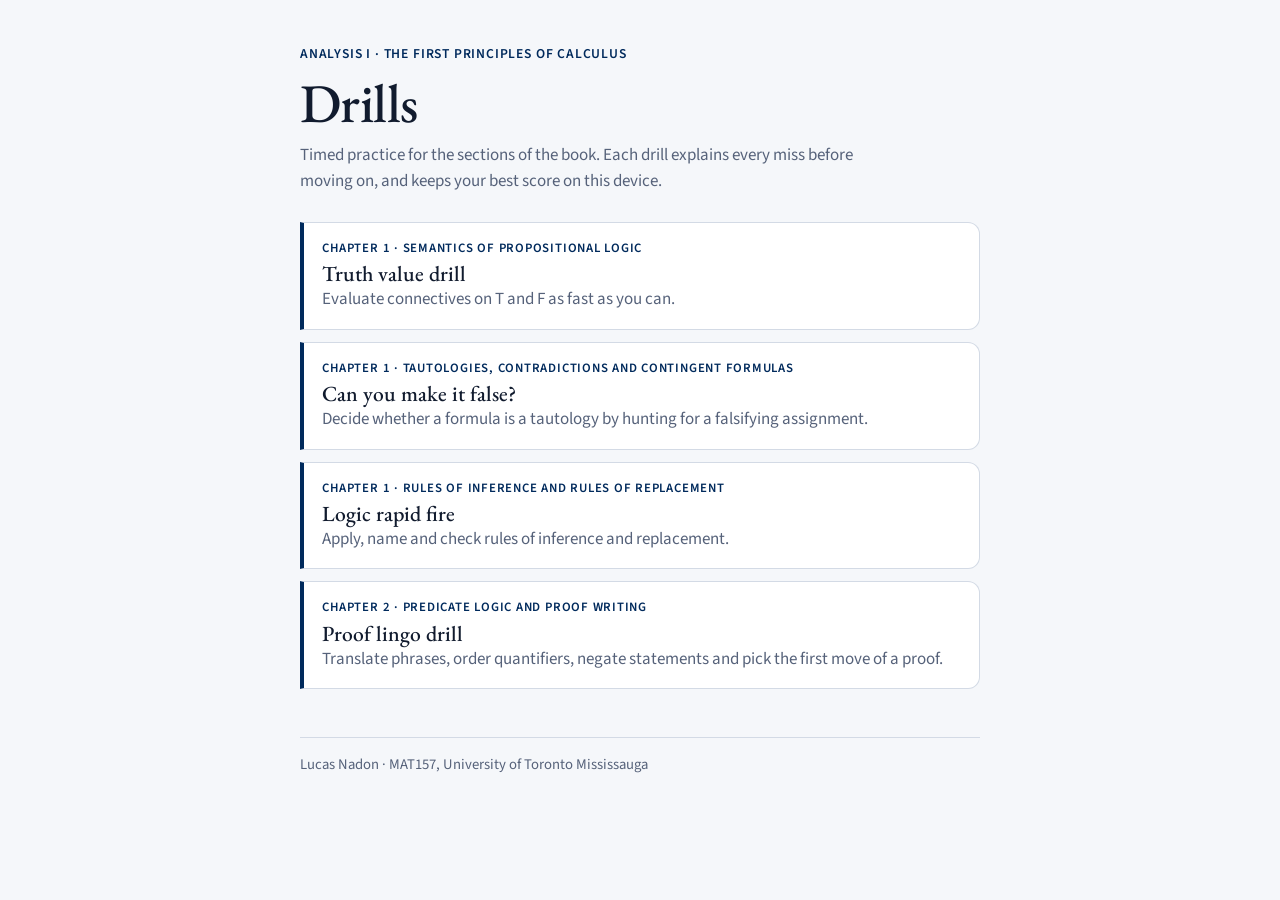
==== index.html @ 6ae10bd3 "Analysis I drills: four drills on a shared design Co-Authored-By: Claude Opus 5.5 <noreply@anthropic" ====
<!doctype html>
<html lang="en">
<head>
<meta charset="utf-8">
<meta name="viewport" content="width=device-width, initial-scale=1">
<title>Analysis I drills</title>
<link rel="preconnect" href="https://fonts.googleapis.com"><link rel="preconnect" href="https://fonts.gstatic.com" crossorigin>
<link href="https://fonts.googleapis.com/css2?family=EB+Garamond:wght@400;500&family=Source+Sans+3:wght@400;500;600;700&family=STIX+Two+Text:ital,wght@0,400;0,600;1,400&display=swap" rel="stylesheet">
<link rel="stylesheet" href="drills.css">
<style>
.list{list-style:none;padding:0;margin:1.5rem 0 0;display:grid;gap:.75rem}
.list a{display:block;text-decoration:none;color:var(--ink);background:var(--surface);border:1px solid var(--line);border-left:4px solid var(--navy);border-radius:0 12px 12px 0;padding:1rem 1.15rem}
.list a:hover{background:var(--tint)}
.list b{display:block;font-family:var(--serif);font-weight:500;font-size:1.35rem;line-height:1.2}
.list span{color:var(--muted)}
.list small{display:block;color:var(--navy);font-weight:600;font-size:.8rem;letter-spacing:.06em;text-transform:uppercase;margin-bottom:.2rem}
</style>
</head>
<body>
<main class="page">
  <header class="masthead">
    <p class="eyebrow">Analysis I · The First Principles of Calculus</p>
    <h1>Drills</h1>
    <p class="lede">Timed practice for the sections of the book. Each drill explains every miss before moving on, and keeps your best score on this device.</p>
  </header>
  <ul class="list">
    <li><a href="truth-value-drill.html"><small>Chapter 1 · Semantics of propositional logic</small><b>Truth value drill</b><span>Evaluate connectives on T and F as fast as you can.</span></a></li>
    <li><a href="break-it.html"><small>Chapter 1 · Tautologies, contradictions and contingent formulas</small><b>Can you make it false?</b><span>Decide whether a formula is a tautology by hunting for a falsifying assignment.</span></a></li>
    <li><a href="logic-rapid-fire.html"><small>Chapter 1 · Rules of inference and rules of replacement</small><b>Logic rapid fire</b><span>Apply, name and check rules of inference and replacement.</span></a></li>
    <li><a href="proof-lingo-drill.html"><small>Chapter 2 · Predicate logic and proof writing</small><b>Proof lingo drill</b><span>Translate phrases, order quantifiers, negate statements and pick the first move of a proof.</span></a></li>
  </ul>
  <footer class="site-footer"><span>Lucas Nadon · MAT157, University of Toronto Mississauga</span></footer>
</main>
</body>
</html>
---- drills.css ----
/* Analysis I drills: shared design. Every drill page links this file and uses only these components.
   Palette and type follow the book: cover navy, EB Garamond headings, a navy side bar like the definitions. */

:root{
  --bg:#F5F7FA; --surface:#FFFFFF; --tint:#EDF1F7; --ink:#111B2E; --muted:#56627A; --faint:#8A95AA; --line:#D3DAE5;
  --navy:#002A5C; --on-navy:#FFFFFF;
  --good:#1B7A4B; --good-wash:#E2F3E9; --bad:#B42318; --bad-wash:#FBE5E2; --clock:#C8860A;
  --serif:"EB Garamond",Garamond,Georgia,serif;
  --math:"STIX Two Text","Cambria Math","Times New Roman",serif;
  --ui:"Source Sans 3",system-ui,-apple-system,"Segoe UI",Roboto,sans-serif;
  color-scheme:light;
}
@media (prefers-color-scheme:dark){
  :root:not([data-theme="light"]){
    --bg:#0A1527; --surface:#112039; --tint:#16294A; --ink:#E7ECF5; --muted:#9AA7BF; --faint:#6B7892; --line:#253759;
    --navy:#8DB2EA; --on-navy:#0A1527;
    --good:#5CCB8F; --good-wash:#12352A; --bad:#FF8A7A; --bad-wash:#3B1C1A; --clock:#F2B93B;
    color-scheme:dark;
  }
}
:root[data-theme="dark"]{
  --bg:#0A1527; --surface:#112039; --tint:#16294A; --ink:#E7ECF5; --muted:#9AA7BF; --faint:#6B7892; --line:#253759;
  --navy:#8DB2EA; --on-navy:#0A1527;
  --good:#5CCB8F; --good-wash:#12352A; --bad:#FF8A7A; --bad-wash:#3B1C1A; --clock:#F2B93B;
  color-scheme:dark;
}

/* ---------- base ---------- */
*,*::before,*::after{box-sizing:border-box}
html{-webkit-text-size-adjust:100%}
body{margin:0;min-height:100vh;background:var(--bg);color:var(--ink);font-family:var(--ui);font-size:1.0625rem;line-height:1.5}
button,input,select{font:inherit;color:inherit}
button{cursor:pointer}
[hidden]{display:none !important}
:focus-visible{outline:3px solid var(--clock);outline-offset:2px;border-radius:6px}
i{font-style:italic}
.page{max-width:46rem;margin:0 auto;padding:clamp(1.25rem,4vw,2.75rem) clamp(1rem,4vw,1.75rem) 3.5rem}
.math{font-family:var(--math)}

/* ---------- masthead ---------- */
.masthead{margin-bottom:1.75rem}
.eyebrow{font-size:.85rem;font-weight:600;letter-spacing:.06em;text-transform:uppercase;color:var(--navy);margin:0 0 .6rem}
.eyebrow a{color:inherit;text-decoration:none}
.eyebrow a:hover{text-decoration:underline}
h1{font-family:var(--serif);font-weight:500;font-size:clamp(2.3rem,7vw,3.4rem);line-height:1.05;letter-spacing:-.01em;margin:0 0 .75rem}
h2{font-family:var(--serif);font-weight:500;font-size:1.65rem;line-height:1.15;margin:2rem 0 .75rem}
.lede{color:var(--muted);max-width:38rem;margin:0}
.lede strong{color:var(--ink);font-weight:600}

/* ---------- settings ---------- */
.settings{display:grid;gap:1.1rem;margin:1.75rem 0}
.field{display:grid;gap:.45rem}
.field-label{font-weight:600}
.field-note{display:block;color:var(--muted);font-size:.92rem;font-weight:400}
.chips{display:flex;flex-wrap:wrap;gap:.5rem}
.chip{position:relative;display:inline-flex;align-items:center;gap:.4rem;padding:.5rem .9rem;border:1.5px solid var(--line);
  border-radius:999px;background:var(--surface);font-weight:500;line-height:1.3;cursor:pointer;user-select:none}
.chip input{position:absolute;opacity:0;inset:0;margin:0;cursor:pointer}
.chip:has(input:checked),.chip[aria-pressed="true"]{background:var(--navy);border-color:var(--navy);color:var(--on-navy)}
.chip:has(input:focus-visible){outline:3px solid var(--clock);outline-offset:2px}
.chip:disabled,.chip.is-disabled{opacity:.45;cursor:default}
.check{display:flex;gap:.6rem;align-items:flex-start;cursor:pointer}
.check input{width:1.15rem;height:1.15rem;margin:.2rem 0 0;accent-color:var(--navy)}

/* ---------- buttons ---------- */
.btn{display:inline-flex;align-items:center;justify-content:center;gap:.5rem;border:0;border-radius:10px;padding:.8rem 1.4rem;
  background:var(--navy);color:var(--on-navy);font-weight:700;font-size:1.05rem}
.btn-lg{padding:.95rem 1.7rem;font-size:1.15rem}
.btn-outline{background:transparent;color:var(--ink);border:1.5px solid var(--line);font-weight:600}
.btn-link{background:none;border:0;padding:.25rem;color:var(--muted);text-decoration:underline;text-underline-offset:3px;font-weight:400}
.actions{display:flex;flex-wrap:wrap;align-items:center;gap:.75rem 1rem;margin-top:1.25rem}
.best{color:var(--muted)}
.hint{color:var(--muted);font-size:.95rem;margin:1.25rem 0 0}
kbd{font-family:var(--ui);font-size:.85em;font-weight:600;border:1.5px solid var(--line);border-bottom-width:3px;border-radius:6px;
  padding:.05rem .4rem;background:var(--surface);color:var(--ink)}

/* ---------- play area ---------- */
.panel{background:var(--surface);border:1px solid var(--line);border-radius:14px;padding:1rem 1.1rem 1.25rem}
.hud{display:flex;align-items:flex-end;gap:1.25rem 1.75rem;flex-wrap:wrap;font-variant-numeric:tabular-nums}
.stat{color:var(--muted);font-size:.9rem;line-height:1.2}
.stat b{display:block;color:var(--ink);font-size:1.6rem;font-weight:700;line-height:1.1}
.hud .spacer{flex:1}
.clock{height:5px;background:var(--line);border-radius:3px;overflow:hidden;margin-top:.8rem}
.clock i{display:block;height:100%;width:100%;background:var(--navy);transform-origin:left center}
.clock.low i{background:var(--clock)}
.clock.ok i{background:var(--good)} .clock.no i{background:var(--bad)}

.stage{min-height:12rem;display:flex;flex-direction:column;align-items:center;justify-content:center;text-align:center;padding:1.5rem 0 1rem}
.stage.left{align-items:stretch;text-align:left}
.prompt{color:var(--muted);margin:0 0 1rem}
.formula{font-family:var(--math);font-size:clamp(1.6rem,6vw,2.6rem);line-height:1.35;text-wrap:balance}
.formula .p2{color:var(--muted)} .formula .p3{color:var(--faint)}
.stem{font-weight:500;font-size:clamp(1.2rem,3.4vw,1.55rem);line-height:1.3;margin:0 0 1rem;max-width:34em}

/* two big answers (true/false, tautology/falsifiable) */
.answers{display:grid;grid-template-columns:1fr 1fr;gap:.8rem;margin-top:.5rem}
.answer{display:flex;flex-direction:column;align-items:center;gap:.25rem;padding:1rem .75rem;border:2px solid var(--line);border-radius:12px;
  background:var(--surface);font-weight:700;font-size:1.2rem}
.answer small{font-weight:400;font-size:.88rem;color:var(--muted)}
.answer:hover:not(:disabled){border-color:var(--navy)}
.answer:active:not(:disabled),.answer.hit{background:var(--tint)}
.answer:disabled{opacity:.45;cursor:default}
@media (max-width:30rem){.answers{grid-template-columns:1fr}}

/* multiple-choice options */
.options{display:grid;gap:.6rem}
.options.two{grid-template-columns:1fr}
@media (min-width:36rem){.options.two{grid-template-columns:1fr 1fr}}
.option{display:flex;align-items:center;gap:.8rem;width:100%;text-align:left;padding:.8rem 1rem;min-height:3.4rem;
  border:1.5px solid var(--line);border-radius:10px;background:var(--surface);font-size:1.05rem;line-height:1.35}
.option.math-option{font-family:var(--math);font-size:1.25rem}
.option:hover:not(:disabled){border-color:var(--navy)}
.option:disabled{cursor:default;opacity:1}
.option .k{flex:none;min-width:1.6rem;text-align:center;font-family:var(--ui);font-size:.85rem;font-weight:700;color:var(--muted);
  border:1.5px solid var(--line);border-radius:5px;padding:.05rem 0}
.option .tag{margin-left:auto;padding-left:.75rem;font-family:var(--ui);font-size:.85rem;font-weight:700;white-space:nowrap}
.option.good{border-color:var(--good);background:var(--good-wash)} .option.good .tag{color:var(--good)}
.option.bad{border-color:var(--bad);background:var(--bad-wash)} .option.bad .tag{color:var(--bad)}
.option.dim{opacity:.5}

/* value chips inside a question (e.g. P = T) */
.values{display:flex;justify-content:center;gap:.6rem;flex-wrap:wrap;margin:0 0 1rem}
.value{font-family:var(--math);font-size:1.35rem;min-width:6rem;padding:.4rem 1rem;border:2px solid var(--line);border-radius:10px;background:var(--surface)}
.value[data-v="T"]{border-color:var(--good);background:var(--good-wash)}
.value[data-v="F"]{border-color:var(--bad);background:var(--bad-wash)}

/* feedback: the same side bar as the book's definitions */
.feedback{margin-top:1.25rem;text-align:left;background:var(--tint);border-left:4px solid var(--navy);border-radius:0 10px 10px 0;padding:1rem 1.15rem 1.1rem}
.feedback.good{border-left-color:var(--good)} .feedback.bad{border-left-color:var(--bad)}
.feedback h3{font-size:1.1rem;margin:0 0 .35rem}
.feedback p{margin:.4rem 0}
.feedback .name{color:var(--muted);margin:0 0 .4rem}
.feedback .m{font-family:var(--math);font-size:1.1em}
.feedback .btn{margin-top:.75rem}
.flash{min-height:1.6em;margin-top:.6rem;text-align:center;font-weight:700;color:var(--good)}

/* ---------- results ---------- */
.results{margin-top:2rem}
.tally{font-family:var(--serif);font-size:clamp(2.2rem,8vw,3.2rem);line-height:1.05;margin:0 0 .4rem}
.bignums{display:flex;gap:1.5rem 2.25rem;flex-wrap:wrap;margin:1.25rem 0 1.5rem;font-variant-numeric:tabular-nums}
.bignums b{display:block;font-size:2rem;font-weight:700;line-height:1.1}
.bignums span{color:var(--muted)}
table.stats{border-collapse:collapse;width:100%;font-variant-numeric:tabular-nums;margin-top:.4rem}
table.stats th,table.stats td{padding:.5rem .6rem;text-align:right;border-bottom:1.5px solid var(--line)}
table.stats th:first-child,table.stats td:first-child{text-align:left}
table.stats th{font-weight:600}
table.stats td.flag{color:var(--bad);font-weight:700}
.missed{list-style:none;padding:0;margin:.75rem 0 0;display:grid;gap:.6rem}
.missed li{background:var(--surface);border:1px solid var(--line);border-radius:10px;padding:.8rem 1rem;overflow-x:auto}
.missed .mf{font-family:var(--math);font-size:1.25rem}
.missed .ok{color:var(--good);font-weight:700}
.missed .why{color:var(--muted);font-size:.97rem;margin:.25rem 0 0}

.site-footer{margin-top:3rem;padding-top:1rem;border-top:1px solid var(--line);color:var(--muted);font-size:.92rem;display:flex;flex-wrap:wrap;gap:.5rem 1.5rem;justify-content:space-between}
.site-footer a{color:var(--navy)}

@media (prefers-reduced-motion:no-preference){
  .feedback{animation:rise .18s ease-out}
  @keyframes rise{from{opacity:0;transform:translateY(6px)}to{opacity:1;transform:none}}
}

/* HUD on phones: keep the numbers and the End round link on one line in every drill. */
.hud .btn-link{margin-left:auto;white-space:nowrap}
.hud .spacer{display:none}
@media (max-width:30rem){
  .hud{flex-wrap:nowrap;gap:.9rem}
  .stat{font-size:.78rem}
  .stat b{font-size:1.3rem}
}
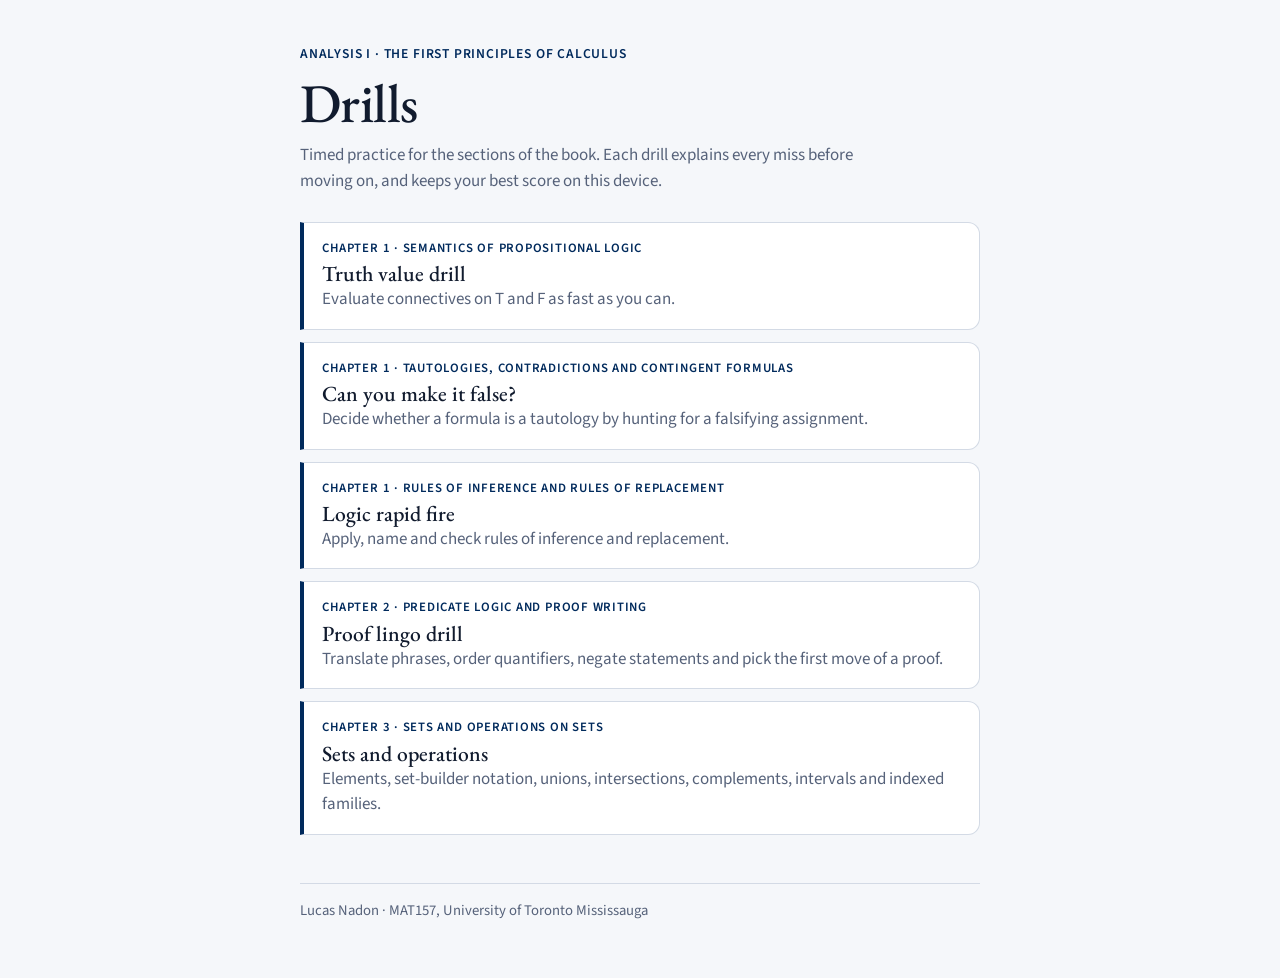
==== commit 1d8d4cd0: "Sets and operations drill (Sections 3.1 and 3.2) Co-Authored-By: Claude Opus 5.5 <noreply@anthropic." ====
--- a/index.html
+++ b/index.html
@@ -28,6 +28,7 @@
     <li><a href="break-it.html"><small>Chapter 1 · Tautologies, contradictions and contingent formulas</small><b>Can you make it false?</b><span>Decide whether a formula is a tautology by hunting for a falsifying assignment.</span></a></li>
     <li><a href="logic-rapid-fire.html"><small>Chapter 1 · Rules of inference and rules of replacement</small><b>Logic rapid fire</b><span>Apply, name and check rules of inference and replacement.</span></a></li>
     <li><a href="proof-lingo-drill.html"><small>Chapter 2 · Predicate logic and proof writing</small><b>Proof lingo drill</b><span>Translate phrases, order quantifiers, negate statements and pick the first move of a proof.</span></a></li>
+    <li><a href="sets-drill.html"><small>Chapter 3 · Sets and operations on sets</small><b>Sets and operations</b><span>Elements, set-builder notation, unions, intersections, complements, intervals and indexed families.</span></a></li>
   </ul>
   <footer class="site-footer"><span>Lucas Nadon · MAT157, University of Toronto Mississauga</span></footer>
 </main>
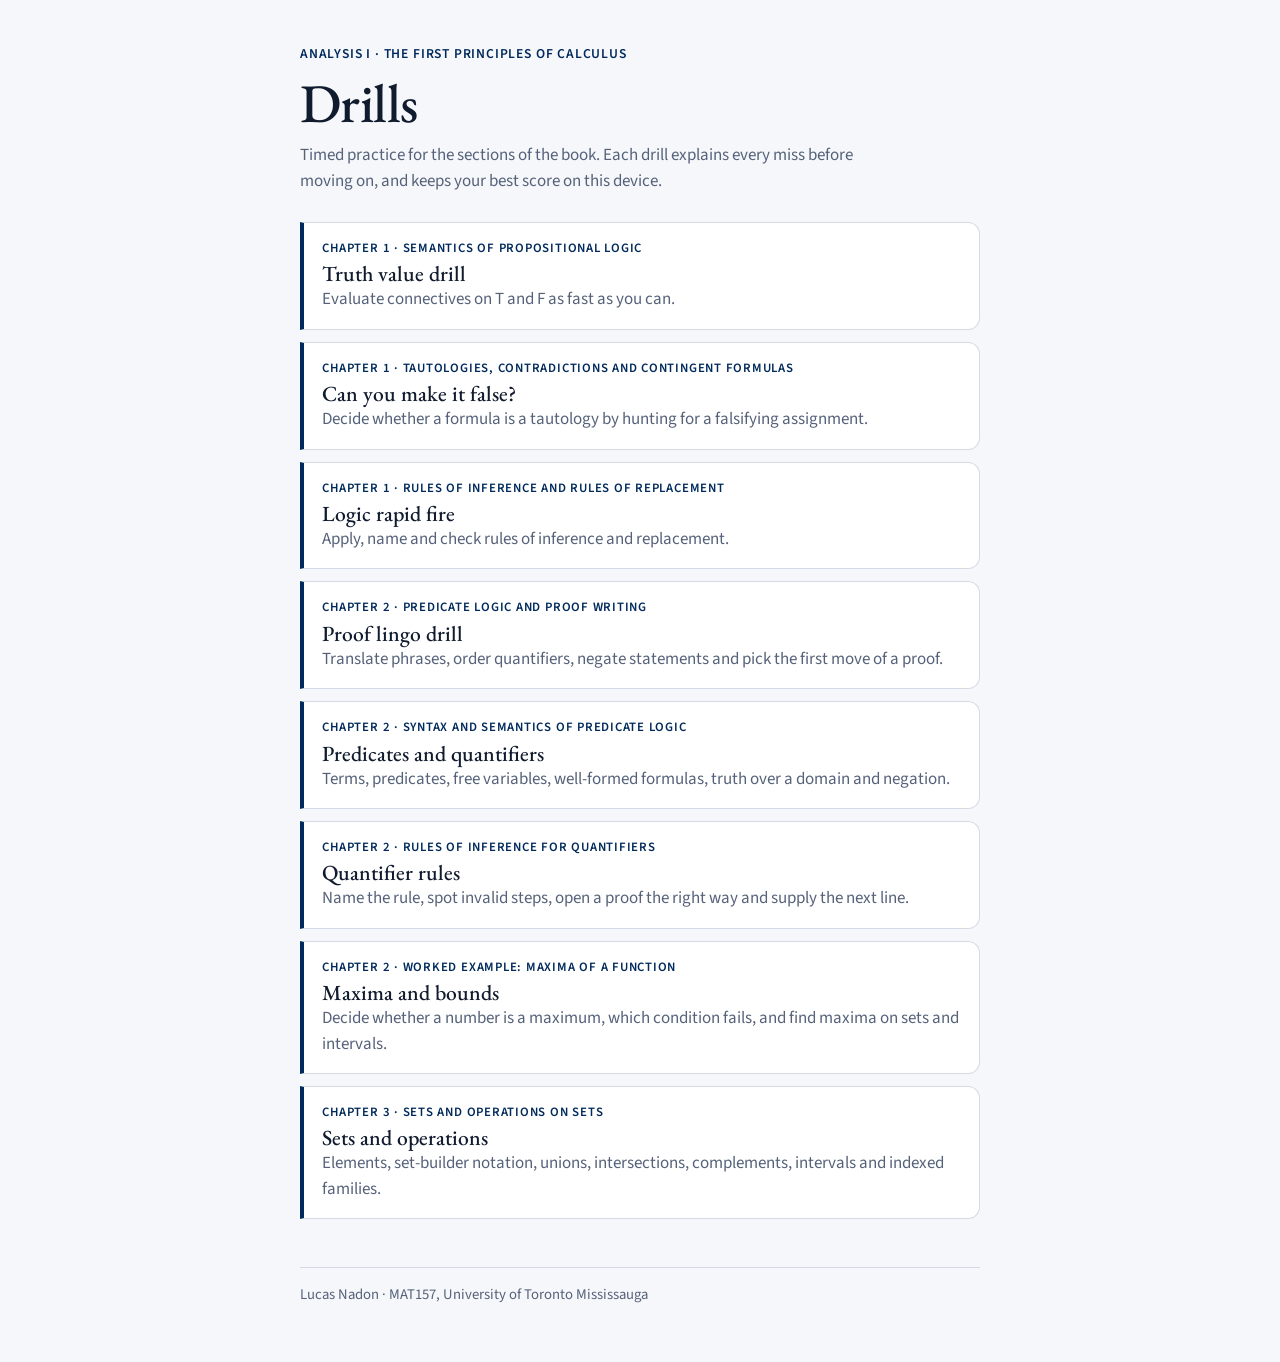
==== commit c7bdc2a3: "Chapter 2 drills: predicates and quantifiers, quantifier rules, maxima and bounds Co-Authored-By: Cl" ====
--- a/index.html
+++ b/index.html
@@ -28,6 +28,9 @@
     <li><a href="break-it.html"><small>Chapter 1 · Tautologies, contradictions and contingent formulas</small><b>Can you make it false?</b><span>Decide whether a formula is a tautology by hunting for a falsifying assignment.</span></a></li>
     <li><a href="logic-rapid-fire.html"><small>Chapter 1 · Rules of inference and rules of replacement</small><b>Logic rapid fire</b><span>Apply, name and check rules of inference and replacement.</span></a></li>
     <li><a href="proof-lingo-drill.html"><small>Chapter 2 · Predicate logic and proof writing</small><b>Proof lingo drill</b><span>Translate phrases, order quantifiers, negate statements and pick the first move of a proof.</span></a></li>
+    <li><a href="predicate-logic-drill.html"><small>Chapter 2 · Syntax and semantics of predicate logic</small><b>Predicates and quantifiers</b><span>Terms, predicates, free variables, well-formed formulas, truth over a domain and negation.</span></a></li>
+    <li><a href="quantifier-rules-drill.html"><small>Chapter 2 · Rules of inference for quantifiers</small><b>Quantifier rules</b><span>Name the rule, spot invalid steps, open a proof the right way and supply the next line.</span></a></li>
+    <li><a href="maxima-drill.html"><small>Chapter 2 · Worked example: maxima of a function</small><b>Maxima and bounds</b><span>Decide whether a number is a maximum, which condition fails, and find maxima on sets and intervals.</span></a></li>
     <li><a href="sets-drill.html"><small>Chapter 3 · Sets and operations on sets</small><b>Sets and operations</b><span>Elements, set-builder notation, unions, intersections, complements, intervals and indexed families.</span></a></li>
   </ul>
   <footer class="site-footer"><span>Lucas Nadon · MAT157, University of Toronto Mississauga</span></footer>
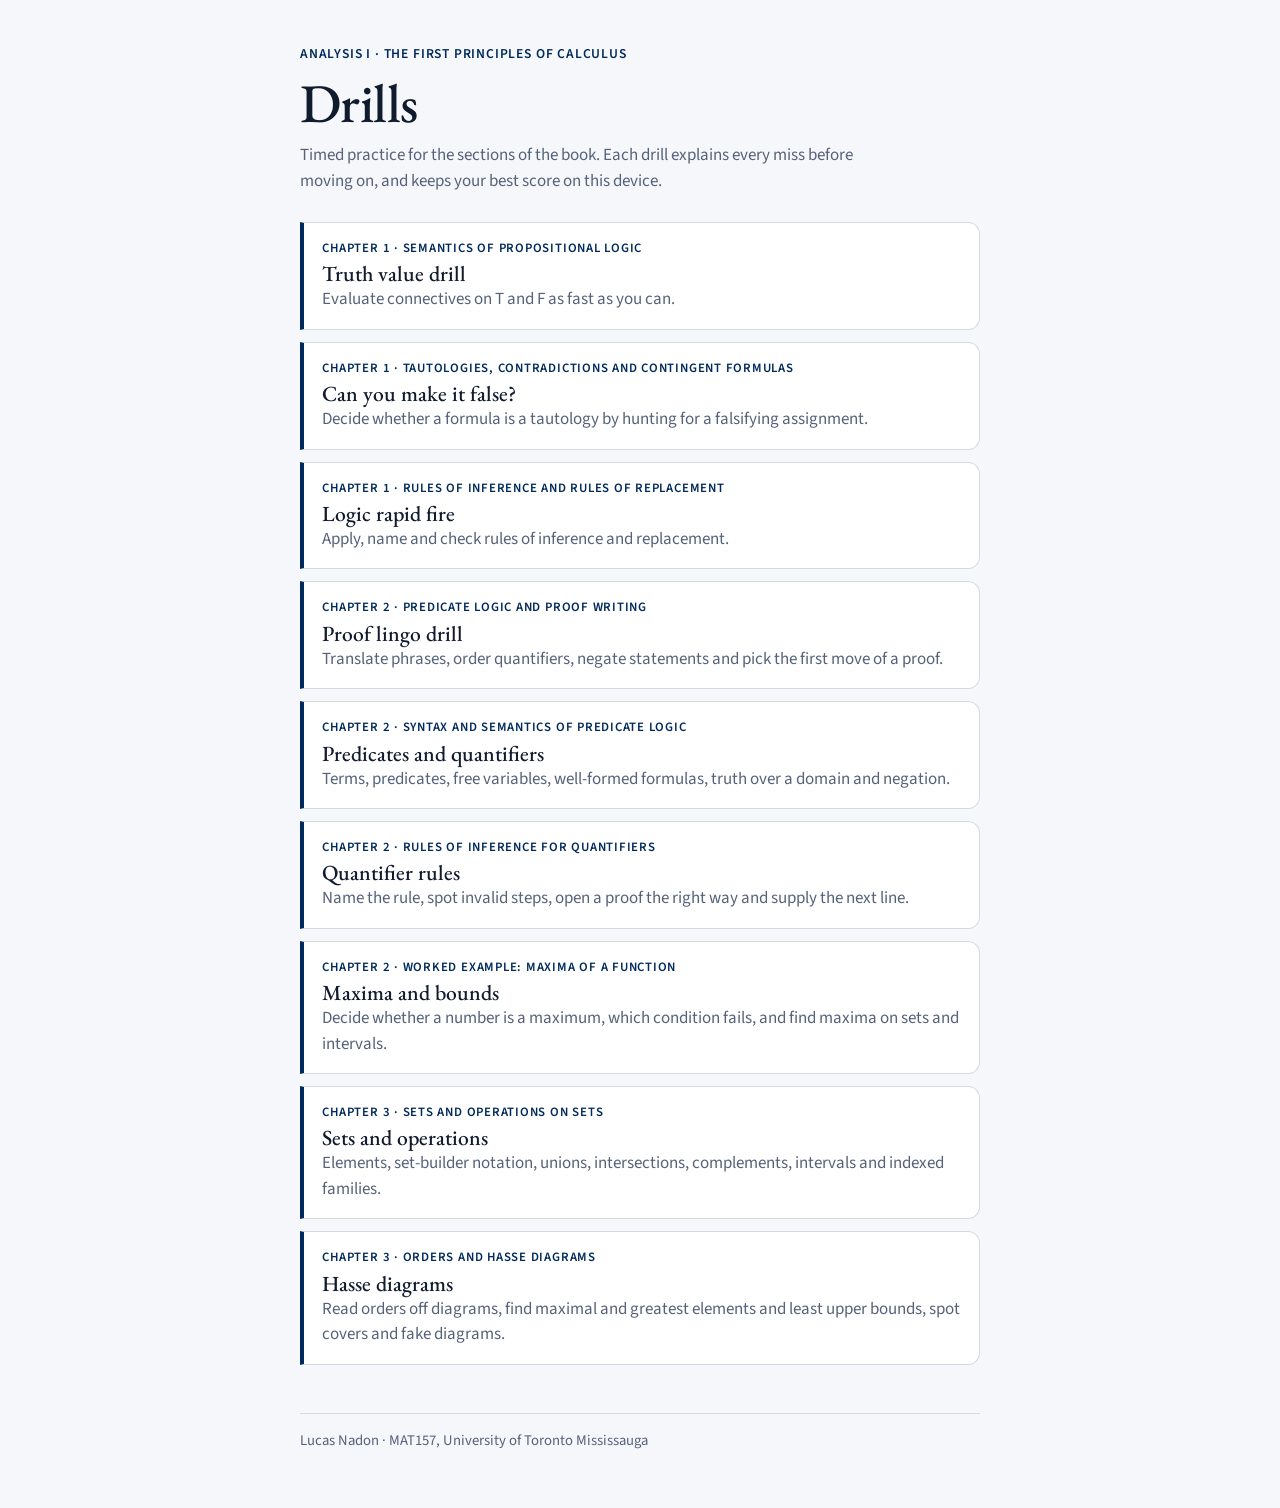
==== commit ad389919: "Add Hasse diagrams drill Draws a fresh Hasse diagram (SVG) for each question from divisors of n, {1." ====
--- a/index.html
+++ b/index.html
@@ -32,6 +32,7 @@
     <li><a href="quantifier-rules-drill.html"><small>Chapter 2 · Rules of inference for quantifiers</small><b>Quantifier rules</b><span>Name the rule, spot invalid steps, open a proof the right way and supply the next line.</span></a></li>
     <li><a href="maxima-drill.html"><small>Chapter 2 · Worked example: maxima of a function</small><b>Maxima and bounds</b><span>Decide whether a number is a maximum, which condition fails, and find maxima on sets and intervals.</span></a></li>
     <li><a href="sets-drill.html"><small>Chapter 3 · Sets and operations on sets</small><b>Sets and operations</b><span>Elements, set-builder notation, unions, intersections, complements, intervals and indexed families.</span></a></li>
+    <li><a href="hasse-drill.html"><small>Chapter 3 · Orders and Hasse diagrams</small><b>Hasse diagrams</b><span>Read orders off diagrams, find maximal and greatest elements and least upper bounds, spot covers and fake diagrams.</span></a></li>
   </ul>
   <footer class="site-footer"><span>Lucas Nadon · MAT157, University of Toronto Mississauga</span></footer>
 </main>
--- a/drills.css
+++ b/drills.css
@@ -1,12 +1,21 @@
 /* Analysis I drills: shared design. Every drill page links this file and uses only these components.
    Palette and type follow the book: cover navy, EB Garamond headings, a navy side bar like the definitions. */
+
+/* Math symbols (∪ ∩ ∖ ∈ ∀ ⇒ ℝ …): the Google Fonts STIX Two Text has none of them, so phones filled each one in
+   from a different system font and ∪ came out smaller than ∩. This is STIX Two Math (SIL OFL, fonts/STIX-OFL.txt),
+   subset to the letterlike, arrow and math-operator blocks; letters and digits still come from STIX Two Text. */
+@font-face{
+  font-family:"STIX Two Math Ops"; font-style:normal; font-weight:400; font-display:swap;
+  src:url(fonts/stix-two-math-ops.woff2) format("woff2");
+  unicode-range:U+2100-214F,U+2190-21FF,U+2200-22FF;
+}
 
 :root{
   --bg:#F5F7FA; --surface:#FFFFFF; --tint:#EDF1F7; --ink:#111B2E; --muted:#56627A; --faint:#8A95AA; --line:#D3DAE5;
   --navy:#002A5C; --on-navy:#FFFFFF;
   --good:#1B7A4B; --good-wash:#E2F3E9; --bad:#B42318; --bad-wash:#FBE5E2; --clock:#C8860A;
   --serif:"EB Garamond",Garamond,Georgia,serif;
-  --math:"STIX Two Text","Cambria Math","Times New Roman",serif;
+  --math:"STIX Two Math Ops","STIX Two Text","Cambria Math","Times New Roman",serif;
   --ui:"Source Sans 3",system-ui,-apple-system,"Segoe UI",Roboto,sans-serif;
   color-scheme:light;
 }
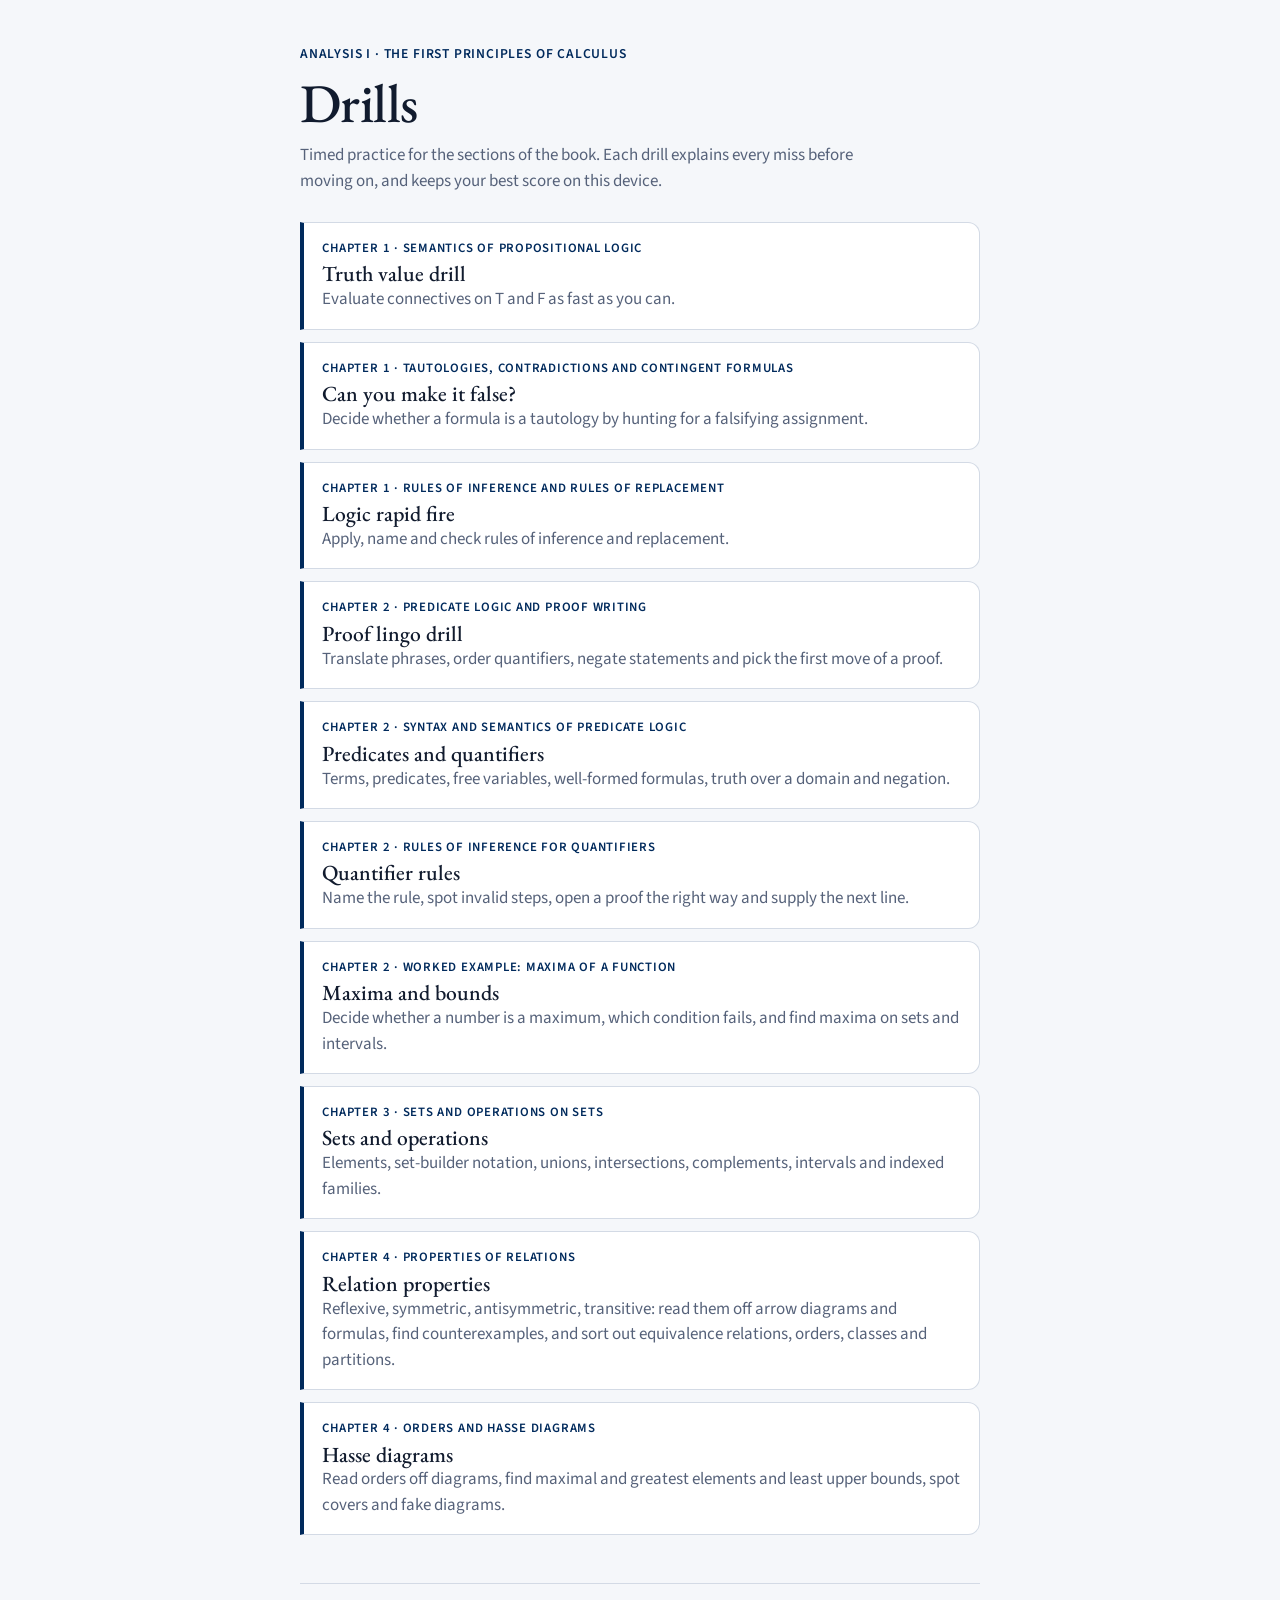
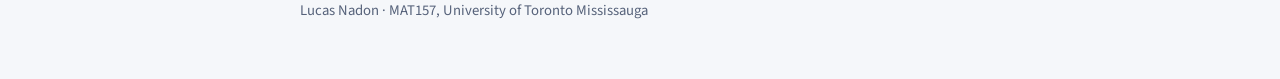
==== commit be7a20cd: "Add relation properties drill; Hasse drill moves to Chapter 4 Co-Authored-By: Claude Opus 5.5 <norep" ====
--- a/index.html
+++ b/index.html
@@ -32,7 +32,8 @@
     <li><a href="quantifier-rules-drill.html"><small>Chapter 2 · Rules of inference for quantifiers</small><b>Quantifier rules</b><span>Name the rule, spot invalid steps, open a proof the right way and supply the next line.</span></a></li>
     <li><a href="maxima-drill.html"><small>Chapter 2 · Worked example: maxima of a function</small><b>Maxima and bounds</b><span>Decide whether a number is a maximum, which condition fails, and find maxima on sets and intervals.</span></a></li>
     <li><a href="sets-drill.html"><small>Chapter 3 · Sets and operations on sets</small><b>Sets and operations</b><span>Elements, set-builder notation, unions, intersections, complements, intervals and indexed families.</span></a></li>
-    <li><a href="hasse-drill.html"><small>Chapter 3 · Orders and Hasse diagrams</small><b>Hasse diagrams</b><span>Read orders off diagrams, find maximal and greatest elements and least upper bounds, spot covers and fake diagrams.</span></a></li>
+    <li><a href="relations-drill.html"><small>Chapter 4 · Properties of relations</small><b>Relation properties</b><span>Reflexive, symmetric, antisymmetric, transitive: read them off arrow diagrams and formulas, find counterexamples, and sort out equivalence relations, orders, classes and partitions.</span></a></li>
+    <li><a href="hasse-drill.html"><small>Chapter 4 · Orders and Hasse diagrams</small><b>Hasse diagrams</b><span>Read orders off diagrams, find maximal and greatest elements and least upper bounds, spot covers and fake diagrams.</span></a></li>
   </ul>
   <footer class="site-footer"><span>Lucas Nadon · MAT157, University of Toronto Mississauga</span></footer>
 </main>
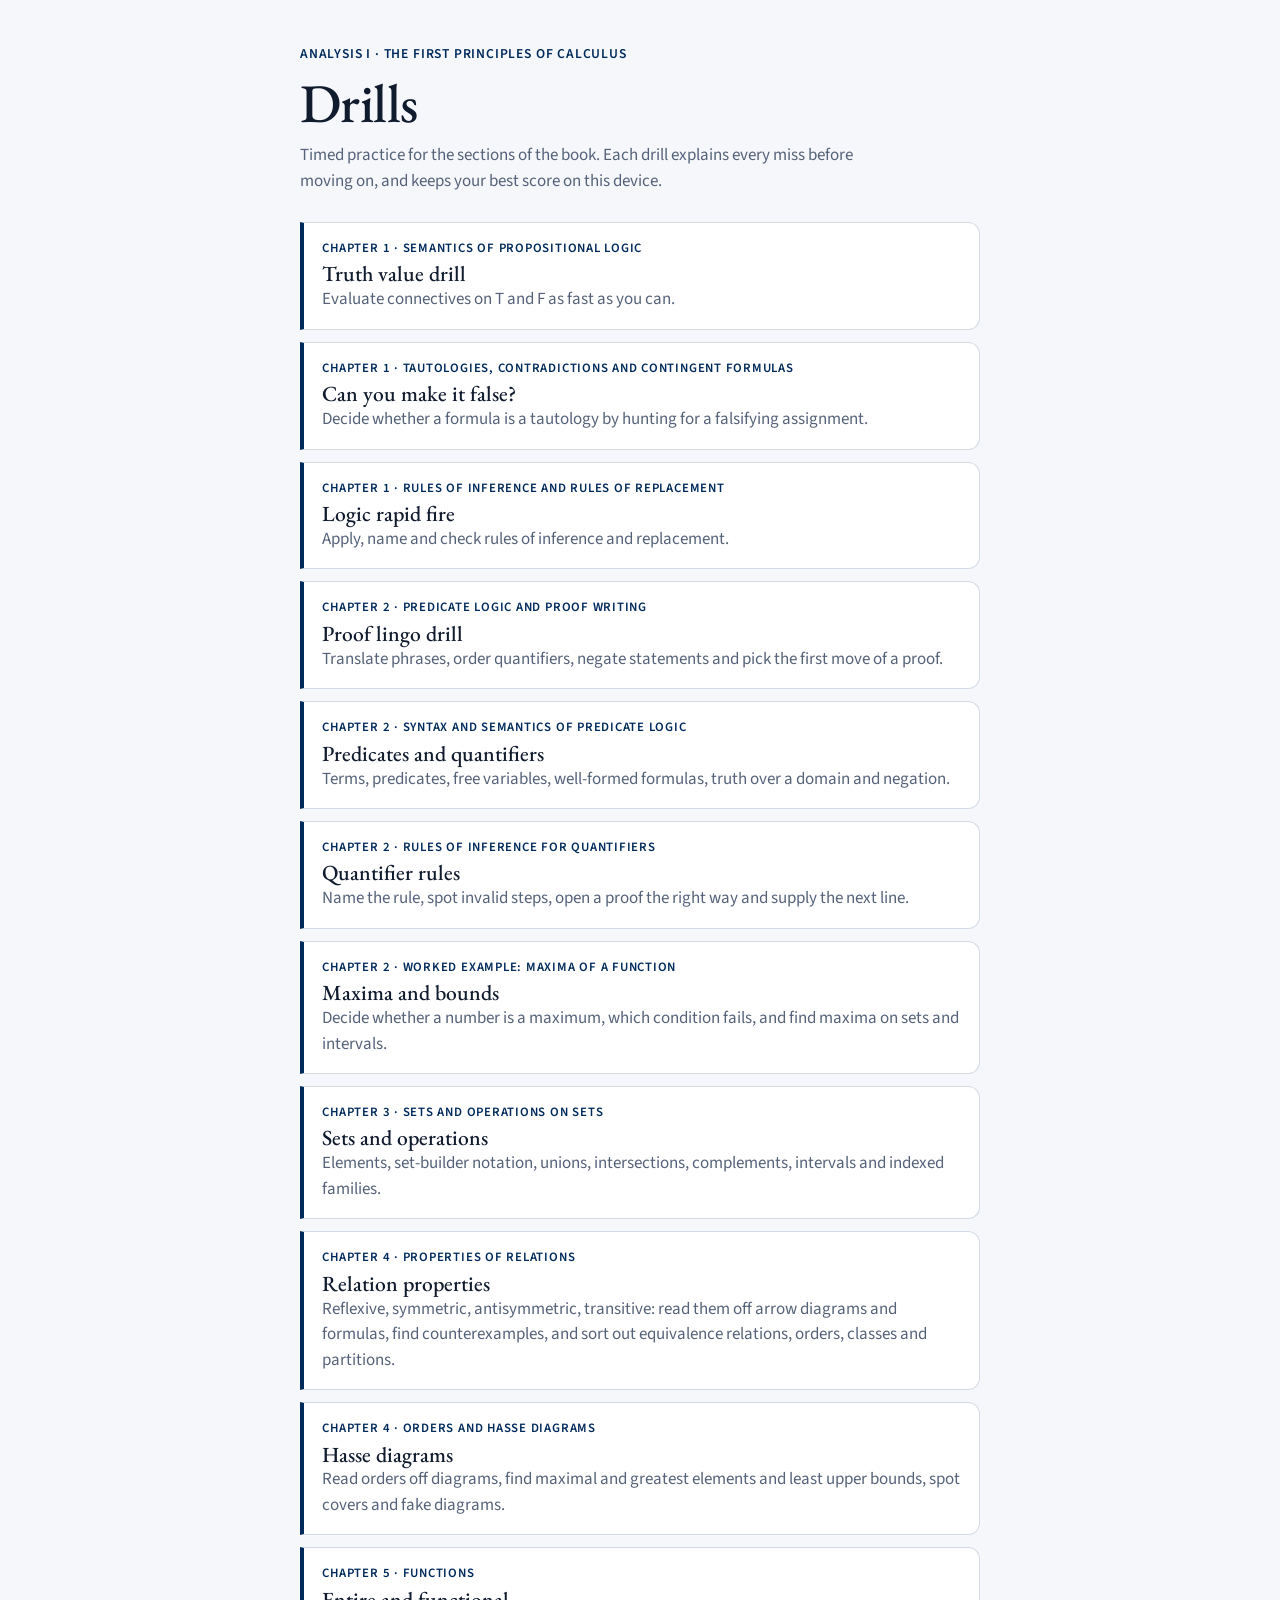
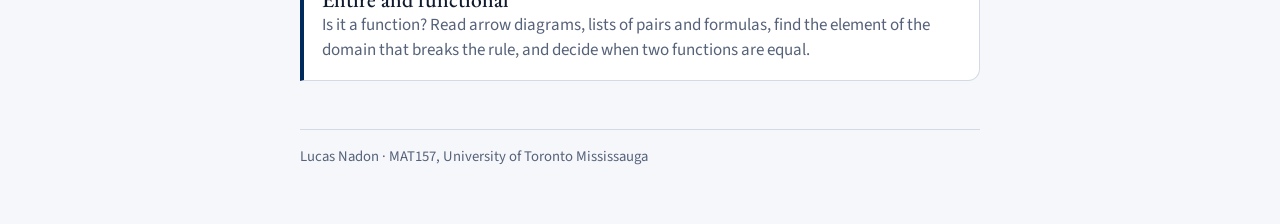
==== commit b4af0769: "Add entire and functional drill (Section 5.1) Co-Authored-By: Claude Opus 5.5 <noreply@anthropic.com" ====
--- a/index.html
+++ b/index.html
@@ -34,6 +34,7 @@
     <li><a href="sets-drill.html"><small>Chapter 3 · Sets and operations on sets</small><b>Sets and operations</b><span>Elements, set-builder notation, unions, intersections, complements, intervals and indexed families.</span></a></li>
     <li><a href="relations-drill.html"><small>Chapter 4 · Properties of relations</small><b>Relation properties</b><span>Reflexive, symmetric, antisymmetric, transitive: read them off arrow diagrams and formulas, find counterexamples, and sort out equivalence relations, orders, classes and partitions.</span></a></li>
     <li><a href="hasse-drill.html"><small>Chapter 4 · Orders and Hasse diagrams</small><b>Hasse diagrams</b><span>Read orders off diagrams, find maximal and greatest elements and least upper bounds, spot covers and fake diagrams.</span></a></li>
+    <li><a href="functions-drill.html"><small>Chapter 5 · Functions</small><b>Entire and functional</b><span>Is it a function? Read arrow diagrams, lists of pairs and formulas, find the element of the domain that breaks the rule, and decide when two functions are equal.</span></a></li>
   </ul>
   <footer class="site-footer"><span>Lucas Nadon · MAT157, University of Toronto Mississauga</span></footer>
 </main>
